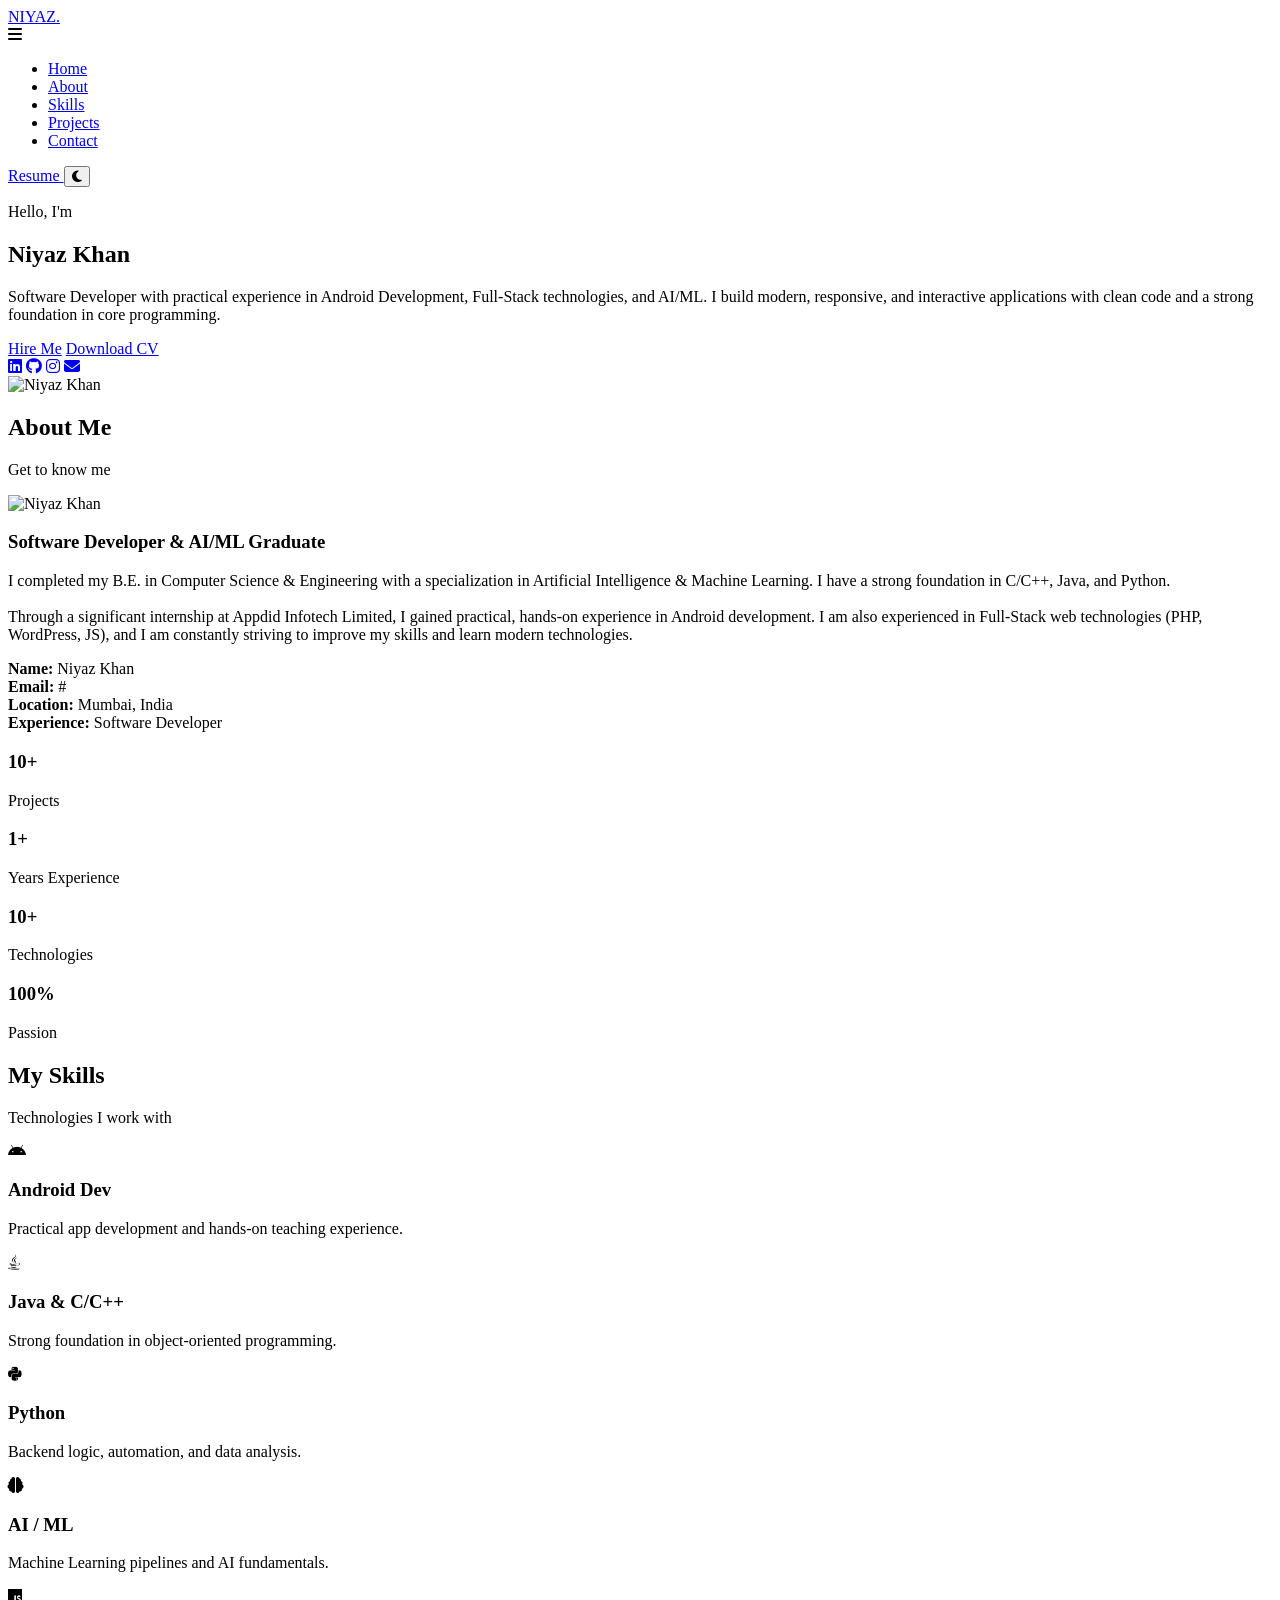
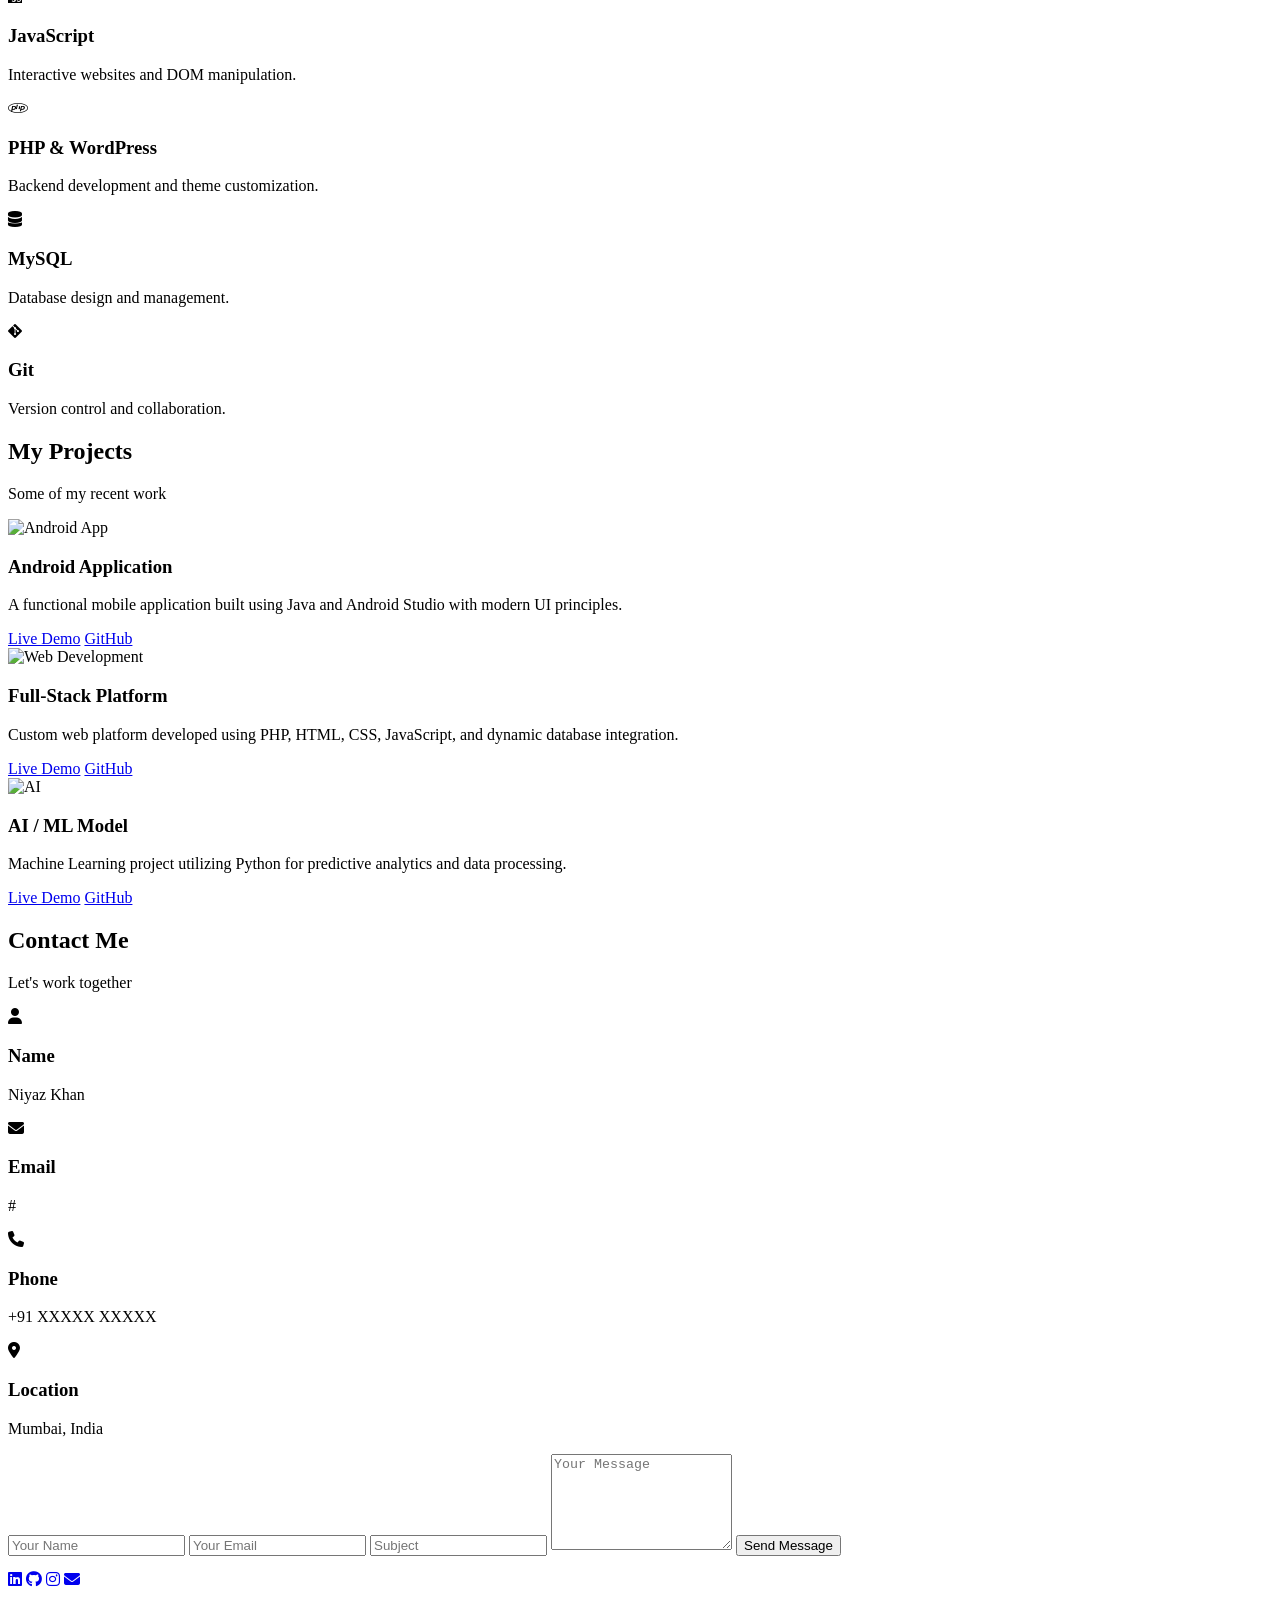
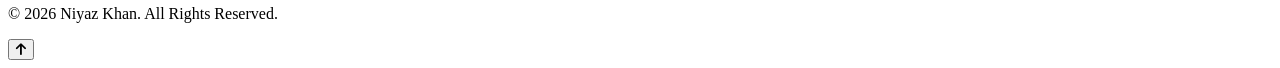
==== index.html @ 29e2c148 "Add files via upload" ====
<!DOCTYPE html>
<html lang="en">

<head>
    <meta charset="UTF-8">
    <meta name="viewport" content="width=device-width, initial-scale=1.0">
    <meta name="description" content="Niyaz Khan - Software Developer specializing in Android, Full-Stack, and AI/ML. View my projects and resume.">

    <title>Niyaz Khan | Software Developer</title>

    <!-- This is the new line for your favicon! -->
    <link rel="icon" type="image/x-icon" href="images/x-icon.png">

    <link href="https://fonts.googleapis.com/css2?family=Poppins:wght@300;400;500;600;700;800&display=swap" rel="stylesheet">
    <link rel="stylesheet" href="https://cdnjs.cloudflare.com/ajax/libs/font-awesome/6.7.2/css/all.min.css">
    <link rel="stylesheet" href="css/style.css">
    <link rel="stylesheet" href="css/responsive.css">
    <link rel="stylesheet" href="css/animation.css">
</head>

<body>

    <header class="header">
        <div class="container navbar">
            <a href="#" class="logo">
                NIYAZ<span>.</span>
            </a>

            <div class="menu-toggle">
                <i class="fas fa-bars"></i>
            </div>

            <nav>
                <ul class="nav-links">
                    <li><a href="#home">Home</a></li>
                    <li><a href="#about">About</a></li>
                    <li><a href="#skills">Skills</a></li>
                    <li><a href="#projects">Projects</a></li>
                    <li><a href="#contact">Contact</a></li>
                </ul>
            </nav>

            <a href="assets/resume.pdf" class="btn" download>
                Resume
            </a>

            <button id="theme-toggle">
                <i class="fas fa-moon"></i>
            </button>
        </div>
    </header>

    <section class="hero" id="home">
        <div class="container hero-content">
            <div class="hero-text">
                <p class="hello">Hello, I'm</p>
                <h1>Niyaz <span>Khan</span></h1>
                <h2><span id="typing"></span></h2>
                <p class="description">
                    Software Developer with practical experience in Android Development, Full-Stack technologies, and
                    AI/ML.
                    I build modern, responsive, and interactive applications with clean code and a strong foundation in
                    core programming.
                </p>
                <div class="hero-buttons">
                    <a href="#contact" class="btn">Hire Me</a>
                    <a href="assets/resume.pdf" class="btn btn-outline" download>Download CV</a>
                </div>
                <div class="social-icons">
                    <a href="https://www.linkedin.com/in/niyaz-khan" target="_blank"><i class="fab fa-linkedin"></i></a>
                    <a href="#" target="_blank"><i class="fab fa-github"></i></a>
                    <a href="#" target="_blank"><i class="fab fa-instagram"></i></a>
                    <a href="#"><i class="fas fa-envelope"></i></a>
                </div>
            </div>
            <div class="hero-image">
                <img src="images/profile.png" alt="Niyaz Khan">
            </div>
        </div>
    </section>

    <section class="about" id="about">
        <div class="container">
            <div class="section-title">
                <h2>About Me</h2>
                <p>Get to know me</p>
            </div>
            <div class="about-content fade-up">
                <div class="about-image">
                    <img src="images/profile.png" alt="Niyaz Khan">
                </div>
                <div class="about-text">
                    <h3>Software Developer & AI/ML Graduate</h3>
                    <p>
                        I completed my B.E. in Computer Science & Engineering with a specialization in Artificial
                        Intelligence & Machine Learning. I have a strong foundation in C/C++, Java, and Python.
                        <br><br>
                        Through a significant internship at Appdid Infotech Limited, I gained practical, hands-on
                        experience in Android development. I am also experienced in Full-Stack web technologies (PHP,
                        WordPress, JS), and I am constantly striving to improve my skills and learn modern technologies.
                    </p>
                    <div class="about-info">
                        <div><strong>Name:</strong> <span>Niyaz Khan</span></div>
                        <div><strong>Email:</strong> <span>#</span></div>
                        <div><strong>Location:</strong> <span>Mumbai, India</span></div>
                        <div><strong>Experience:</strong> <span>Software Developer</span></div>
                    </div>
                </div>
            </div>

            <div class="stats fade-up">
                <div class="stat-card">
                    <h3>10+</h3>
                    <p>Projects</p>
                </div>
                <div class="stat-card">
                    <h3>1+</h3>
                    <p>Years Experience</p>
                </div>
                <div class="stat-card">
                    <h3>10+</h3>
                    <p>Technologies</p>
                </div>
                <div class="stat-card">
                    <h3>100%</h3>
                    <p>Passion</p>
                </div>
            </div>
        </div>
    </section>

    <section class="skills" id="skills">
        <div class="container">
            <div class="section-title">
                <h2>My Skills</h2>
                <p>Technologies I work with</p>
            </div>
            <div class="skills-grid fade-up">
                <div class="skill-card fade-up">
                    <i class="fab fa-android"></i>
                    <h3>Android Dev</h3>
                    <p>Practical app development and hands-on teaching experience.</p>
                </div>
                <div class="skill-card fade-up">
                    <i class="fab fa-java"></i>
                    <h3>Java & C/C++</h3>
                    <p>Strong foundation in object-oriented programming.</p>
                </div>
                <div class="skill-card fade-up">
                    <i class="fab fa-python"></i>
                    <h3>Python</h3>
                    <p>Backend logic, automation, and data analysis.</p>
                </div>
                <div class="skill-card fade-up">
                    <i class="fas fa-brain"></i>
                    <h3>AI / ML</h3>
                    <p>Machine Learning pipelines and AI fundamentals.</p>
                </div>
                <div class="skill-card fade-up">
                    <i class="fab fa-js"></i>
                    <h3>JavaScript</h3>
                    <p>Interactive websites and DOM manipulation.</p>
                </div>
                <div class="skill-card fade-up">
                    <i class="fab fa-php"></i>
                    <h3>PHP & WordPress</h3>
                    <p>Backend development and theme customization.</p>
                </div>
                <div class="skill-card fade-up">
                    <i class="fas fa-database"></i>
                    <h3>MySQL</h3>
                    <p>Database design and management.</p>
                </div>
                <div class="skill-card fade-up">
                    <i class="fab fa-git-alt"></i>
                    <h3>Git</h3>
                    <p>Version control and collaboration.</p>
                </div>
            </div>
        </div>
    </section>

    <!-- ================= PROJECTS ================= -->
    <section class="projects" id="projects">
        <div class="container">
            <div class="section-title">
                <h2>My Projects</h2>
                <p>Some of my recent work</p>
            </div>
            <div class="projects-grid fade-up">

                <!-- Project 1: Android App -->
                <div class="project-card fade-up">
                    <!-- Using a live placeholder image of a mobile app interface -->
                    <img src="https://images.unsplash.com/photo-1512941937669-90a1b58e7e9c?auto=format&fit=crop&w=800&q=80"
                        alt="Android App">
                    <div class="project-content">
                        <h3>Android Application</h3>
                        <p>A functional mobile application built using Java and Android Studio with modern UI
                            principles.</p>
                        <div class="project-buttons">
                            <a href="#" class="btn">Live Demo</a>
                            <a href="#" class="btn btn-outline">GitHub</a>
                        </div>
                    </div>
                </div>

                <!-- Project 2: Web Development -->
                <div class="project-card fade-up">
                    <!-- Using a live placeholder image of web development/laptop -->
                    <img src="https://images.unsplash.com/photo-1498050108023-c5249f4df085?auto=format&fit=crop&w=800&q=80"
                        alt="Web Development">
                    <div class="project-content">
                        <h3>Full-Stack Platform</h3>
                        <p>Custom web platform developed using PHP, HTML, CSS, JavaScript, and dynamic database
                            integration.</p>
                        <div class="project-buttons">
                            <a href="#" class="btn">Live Demo</a>
                            <a href="#" class="btn btn-outline">GitHub</a>
                        </div>
                    </div>
                </div>

                <!-- Project 3: AI / ML -->
                <div class="project-card fade-up">
                    <!-- Using a live placeholder image representing data/AI -->
                    <img src="https://images.unsplash.com/photo-1620712943543-bcc4688e7485?auto=format&fit=crop&w=800&q=80"
                        alt="AI">
                    <div class="project-content">
                        <h3>AI / ML Model</h3>
                        <p>Machine Learning project utilizing Python for predictive analytics and data processing.</p>
                        <div class="project-buttons">
                            <a href="#" class="btn">Live Demo</a>
                            <a href="#" class="btn btn-outline">GitHub</a>
                        </div>
                    </div>
                </div>

            </div>
        </div>
    </section>

    <section class="contact" id="contact">
        <div class="container">
            <div class="section-title">
                <h2>Contact Me</h2>
                <p>Let's work together</p>
            </div>
            <div class="contact-content fade-up">
                <div class="contact-info">
                    <div class="contact-box">
                        <i class="fas fa-user"></i>
                        <div>
                            <h3>Name</h3>
                            <p>Niyaz Khan</p>
                        </div>
                    </div>
                    <div class="contact-box">
                        <i class="fas fa-envelope"></i>
                        <div>
                            <h3>Email</h3>
                            <p>#</p>
                        </div>
                    </div>
                    <div class="contact-box">
                        <i class="fas fa-phone"></i>
                        <div>
                            <h3>Phone</h3>
                            <p>+91 XXXXX XXXXX</p>
                        </div>
                    </div>
                    <div class="contact-box">
                        <i class="fas fa-location-dot"></i>
                        <div>
                            <h3>Location</h3>
                            <p>Mumbai, India</p>
                        </div>
                    </div>
                </div>
               <form class="contact-form" id="portfolioForm">
    <!-- Replace the value below with your actual Web3Forms Access Key -->
    <input type="hidden" name="access_key" value="a932b459-ec32-4b3d-b05e-997423d2c023">

    <input type="text" name="name" placeholder="Your Name" required>
    <input type="email" name="email" placeholder="Your Email" required>
    <input type="text" name="subject" placeholder="Subject" required>
    <textarea name="message" rows="6" placeholder="Your Message" required></textarea>

    <button type="submit" class="btn" id="submitBtn">
        Send Message
    </button>
    <div id="formResponse" style="margin-top: 15px; font-weight: 500;"></div>
</form>
            </div>
        </div>
    </section>

    <!-- ================= FOOTER ================= -->
    <footer class="footer">
        <div class="container">
            <div class="footer-social">
                <a href="https://www.linkedin.com/in/niyaz-khan" target="_blank"><i class="fab fa-linkedin"></i></a>
                <a href="#" target="_blank"><i class="fab fa-github"></i></a>
                <a href="#" target="_blank"><i class="fab fa-instagram"></i></a>
                <a href="#"><i class="fas fa-envelope"></i></a>
            </div>
            <p>© 2026 Niyaz Khan. All Rights Reserved.</p>
        </div>
    </footer>

    <!-- Scroll To Top (Must be BEFORE the script) -->
    <button id="scrollTop">
        <i class="fas fa-arrow-up"></i>
    </button>

    <!-- Script tag moved to the very bottom! -->
    <script src="js/script.js"></script>
</body>

</html>
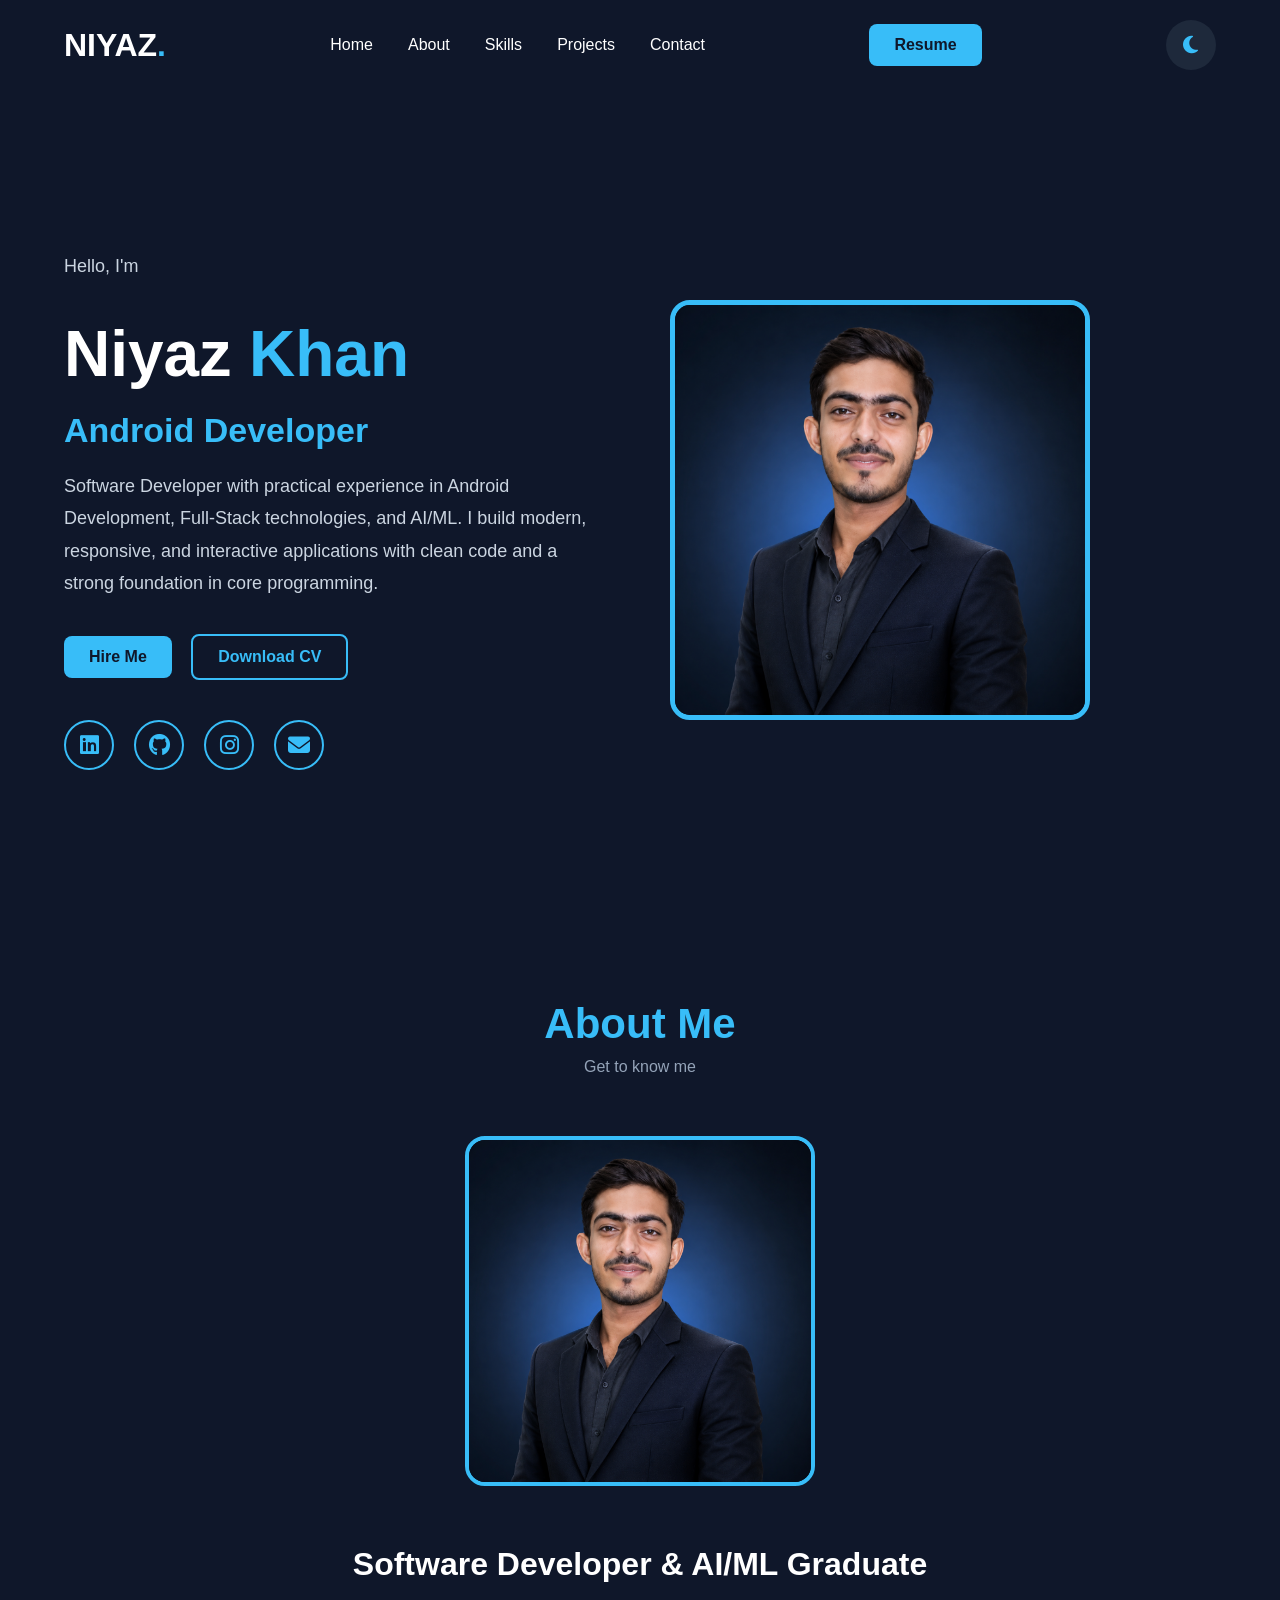
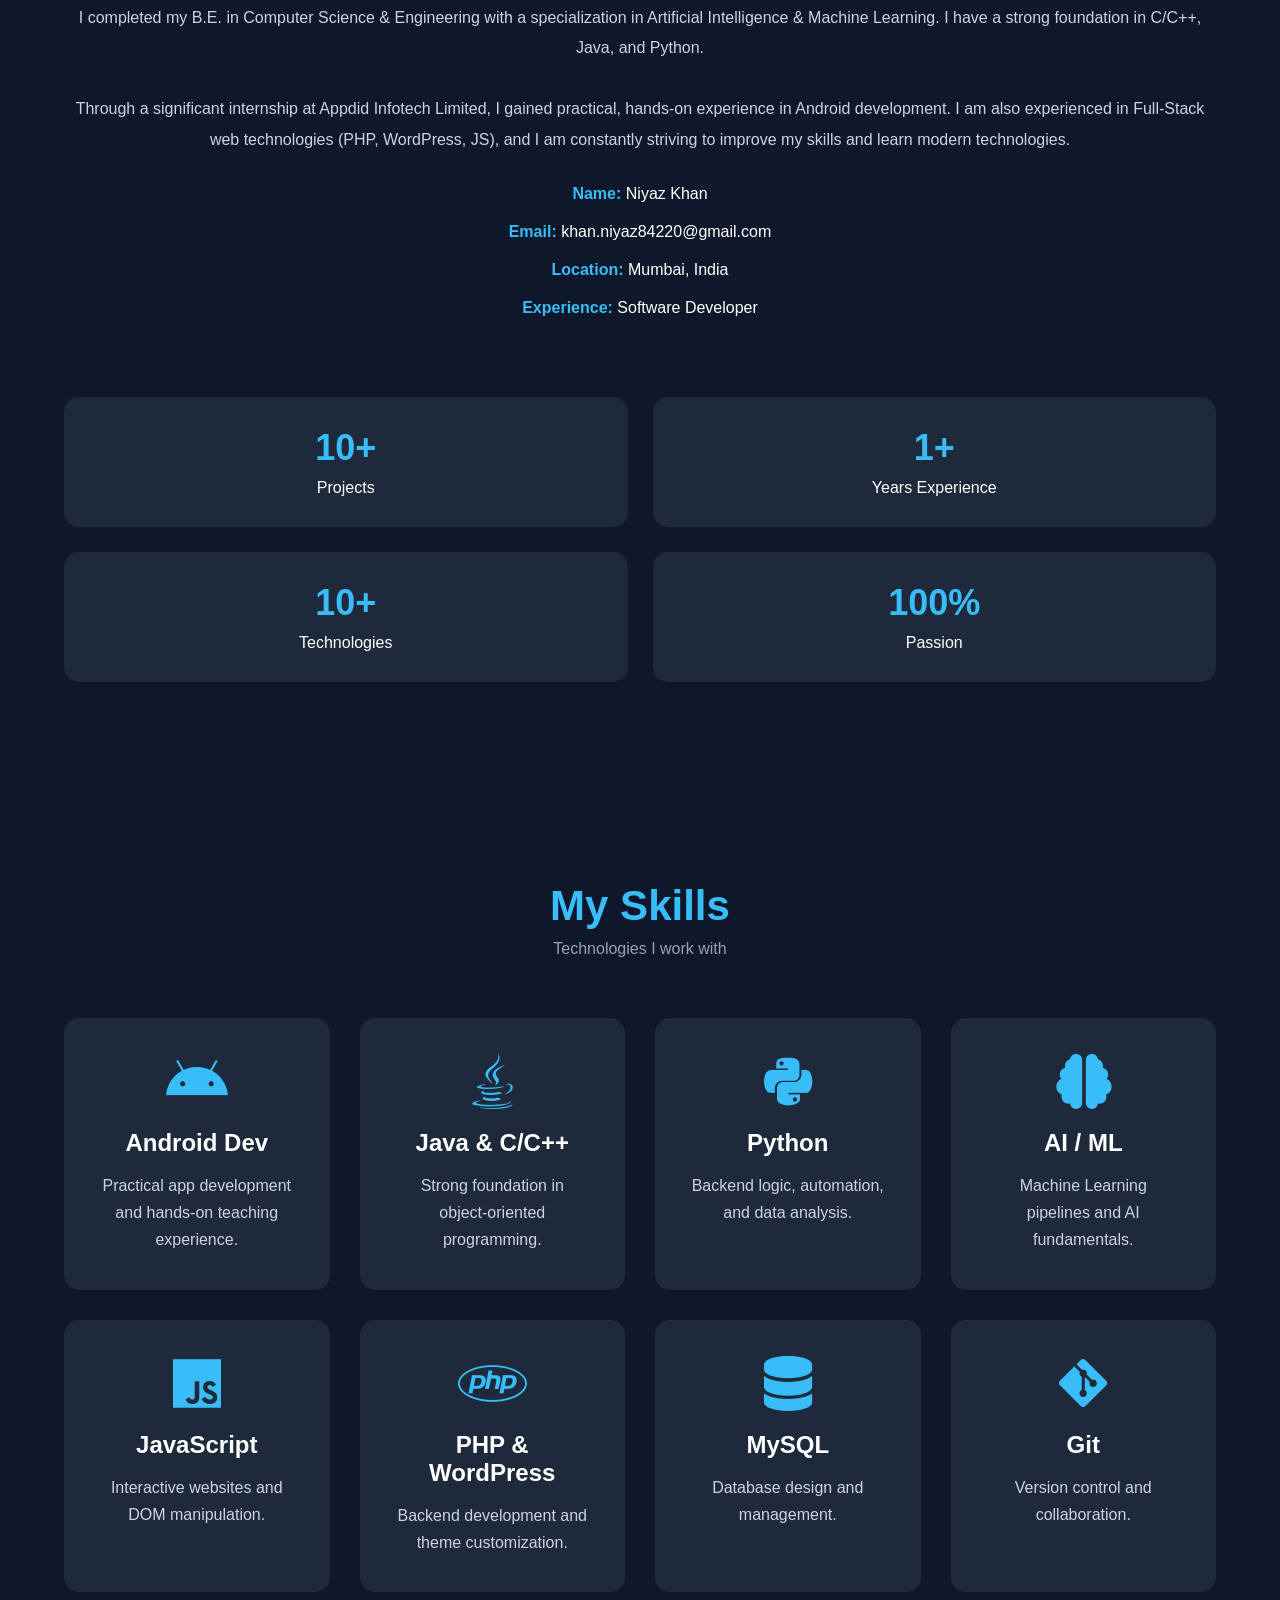
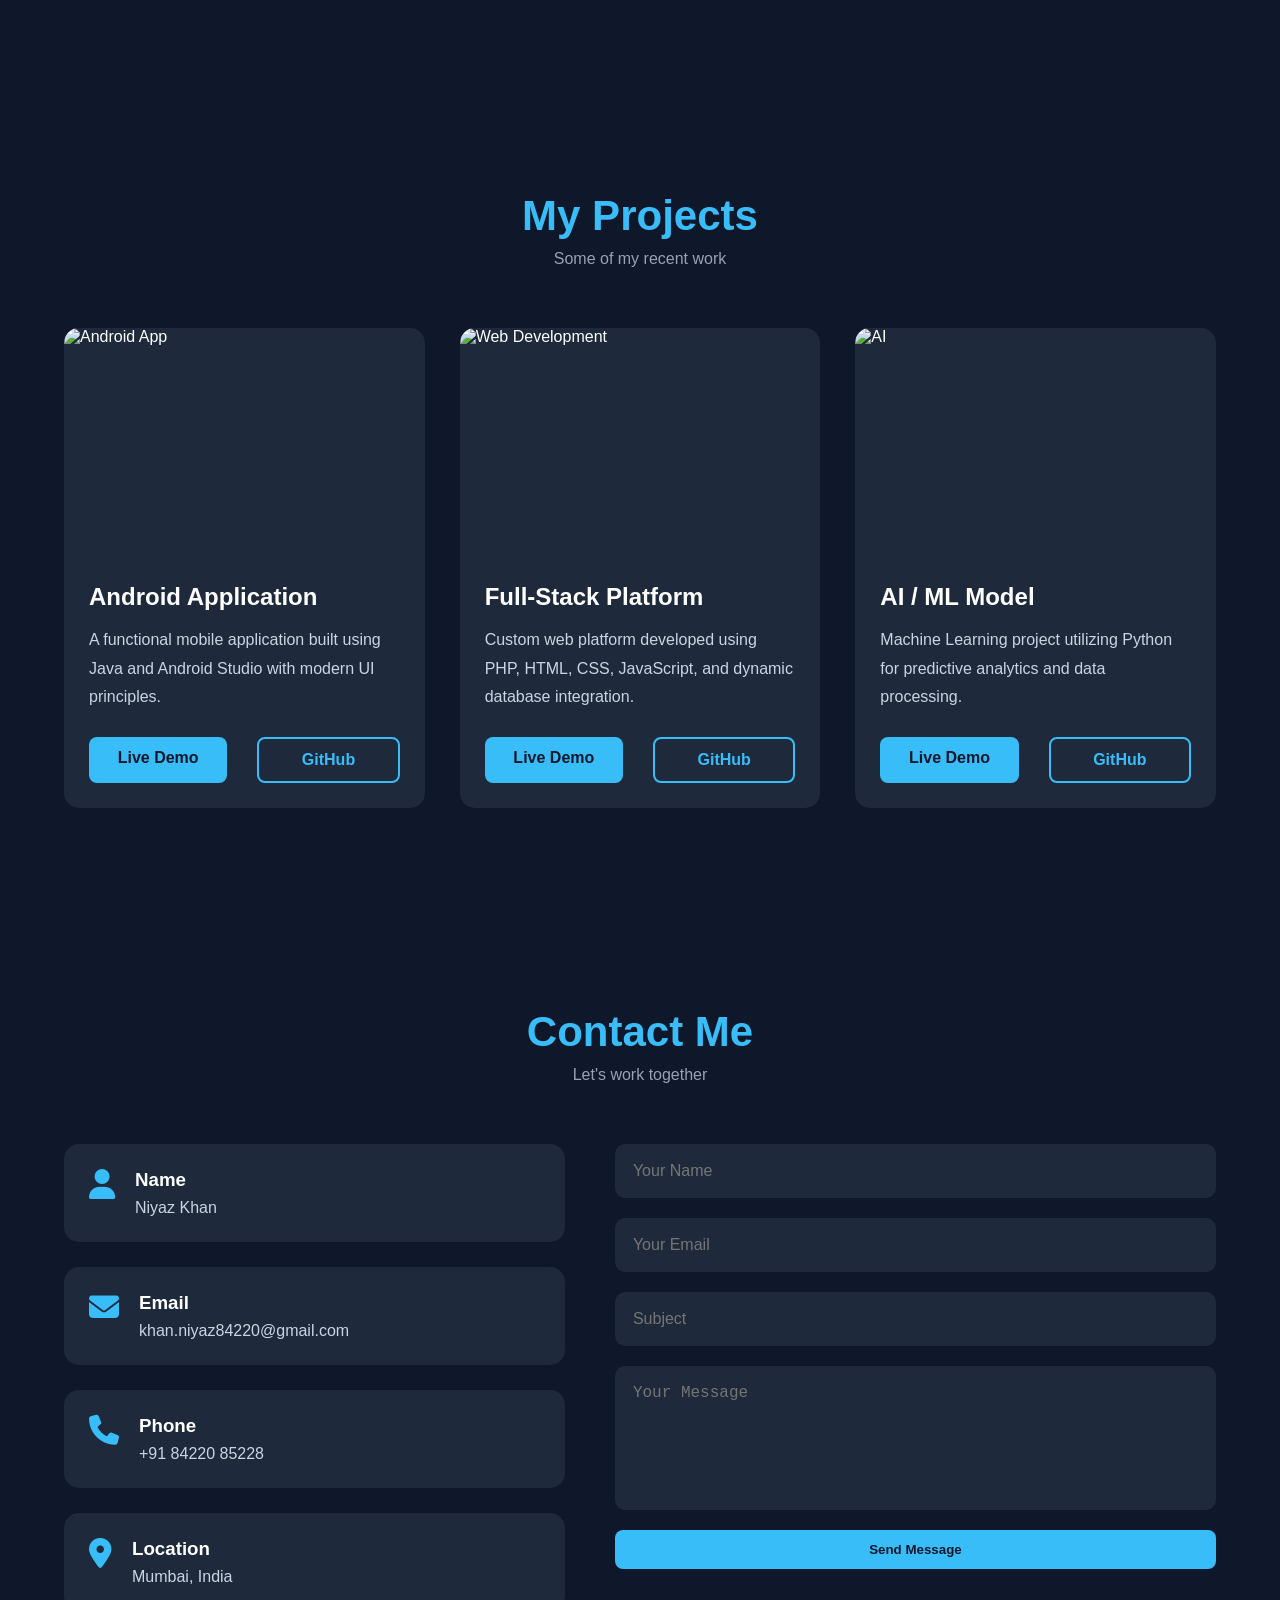
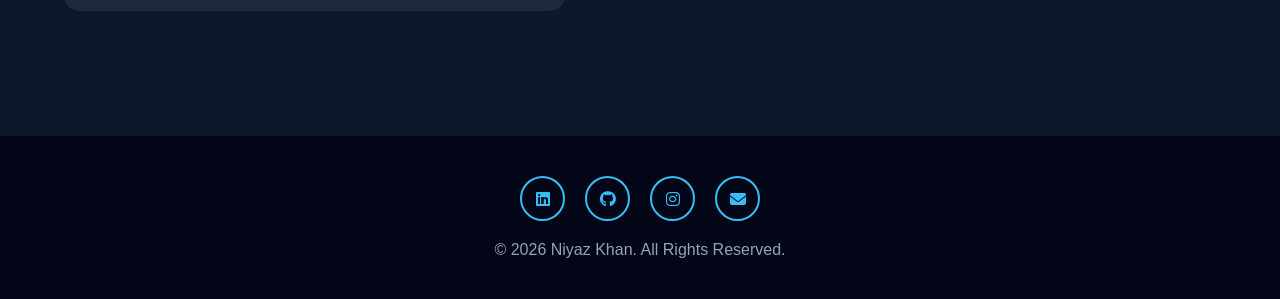
==== commit 8b7ac2e5: "Add files via upload" ====
--- a/index.html
+++ b/index.html
@@ -68,9 +68,9 @@
                 </div>
                 <div class="social-icons">
                     <a href="https://www.linkedin.com/in/niyaz-khan" target="_blank"><i class="fab fa-linkedin"></i></a>
-                    <a href="#" target="_blank"><i class="fab fa-github"></i></a>
+                    <a href="https://github.com/Niyaz182" target="_blank"><i class="fab fa-github"></i></a>
                     <a href="#" target="_blank"><i class="fab fa-instagram"></i></a>
-                    <a href="#"><i class="fas fa-envelope"></i></a>
+                    <a href="mailto:khan.niyaz84220@gmail.com" target="_blank"><i class="fas fa-envelope"></i></a>
                 </div>
             </div>
             <div class="hero-image">
@@ -101,7 +101,7 @@
                     </p>
                     <div class="about-info">
                         <div><strong>Name:</strong> <span>Niyaz Khan</span></div>
-                        <div><strong>Email:</strong> <span>#</span></div>
+                        <div><strong>Email:</strong> <span>khan.niyaz84220@gmail.com</span></div>
                         <div><strong>Location:</strong> <span>Mumbai, India</span></div>
                         <div><strong>Experience:</strong> <span>Software Developer</span></div>
                     </div>
@@ -259,14 +259,14 @@
                         <i class="fas fa-envelope"></i>
                         <div>
                             <h3>Email</h3>
-                            <p>#</p>
+                            <p>khan.niyaz84220@gmail.com</p>
                         </div>
                     </div>
                     <div class="contact-box">
                         <i class="fas fa-phone"></i>
                         <div>
                             <h3>Phone</h3>
-                            <p>+91 XXXXX XXXXX</p>
+                            <p>+91 84220 85228</p>
                         </div>
                     </div>
                     <div class="contact-box">
@@ -300,9 +300,9 @@
         <div class="container">
             <div class="footer-social">
                 <a href="https://www.linkedin.com/in/niyaz-khan" target="_blank"><i class="fab fa-linkedin"></i></a>
-                <a href="#" target="_blank"><i class="fab fa-github"></i></a>
+                <a href="https://github.com/Niyaz182" target="_blank"><i class="fab fa-github"></i></a>
                 <a href="#" target="_blank"><i class="fab fa-instagram"></i></a>
-                <a href="#"><i class="fas fa-envelope"></i></a>
+                <a href="mailto:khan.niyaz84220@gmail.com"><i class="fas fa-envelope"></i></a>
             </div>
             <p>© 2026 Niyaz Khan. All Rights Reserved.</p>
         </div>
--- a/css/style.css
+++ b/css/style.css
@@ -0,0 +1,617 @@
+* {
+    margin: 0;
+    padding: 0;
+    box-sizing: border-box;
+}
+
+html {
+    scroll-behavior: smooth;
+}
+
+body {
+    font-family: 'Poppins', sans-serif;
+    background: #0f172a;
+    color: #ffffff;
+}
+
+a {
+    text-decoration: none;
+    color: inherit;
+}
+
+img {
+    max-width: 100%;
+    display: block;
+}
+
+.container {
+    width: 90%;
+    max-width: 1200px;
+    margin: auto;
+}
+
+/* Header */
+.header {
+    position: fixed;
+    top: 0;
+    left: 0;
+    width: 100%;
+    background: #0f172a;
+    padding: 20px 0;
+    z-index: 1000;
+    transition: background 0.3s ease, box-shadow 0.3s ease;
+}
+
+/* Scrolled state applied via JS */
+.header.scrolled {
+    background: #020617;
+    box-shadow: 0 10px 30px rgba(0, 0, 0, .3);
+}
+
+.navbar {
+    display: flex;
+    justify-content: space-between;
+    align-items: center;
+}
+
+.logo {
+    font-size: 32px;
+    font-weight: 700;
+}
+
+.logo span {
+    color: #38bdf8;
+}
+
+.nav-links {
+    display: flex;
+    gap: 35px;
+    list-style: none;
+}
+
+.nav-links a {
+    transition: .3s;
+}
+
+.nav-links a:hover {
+    color: #38bdf8;
+}
+
+/* Buttons */
+.btn {
+    background: #38bdf8;
+    color: #0f172a;
+    padding: 12px 25px;
+    border-radius: 8px;
+    font-weight: 600;
+    display: inline-block;
+    transition: .3s;
+}
+
+.btn:hover {
+    transform: translateY(-3px);
+}
+
+.btn-outline {
+    background: transparent;
+    color: #38bdf8;
+    border: 2px solid #38bdf8;
+    margin-left: 15px;
+}
+
+/* Hero */
+.hero {
+    min-height: 100vh;
+    display: flex;
+    align-items: center;
+    padding-top: 120px;
+}
+
+.hero-content {
+    display: flex;
+    justify-content: space-between;
+    align-items: center;
+    gap: 60px;
+}
+
+.hero-text {
+    flex: 1;
+}
+
+.hero-text h4 {
+    color: #38bdf8;
+    margin-bottom: 10px;
+}
+
+.hero-text h1 {
+    font-size: 64px;
+    margin-bottom: 20px;
+}
+
+.hero-text h1 span {
+    color: #38bdf8;
+}
+
+.hero-text h3 {
+    font-size: 32px;
+    color: #94a3b8;
+    margin-bottom: 20px;
+}
+
+.hero-text p {
+    font-size: 18px;
+    line-height: 1.8;
+    color: #cbd5e1;
+    margin-bottom: 35px;
+}
+
+.hero-image {
+    flex: 1;
+    text-align: right;
+}
+
+.hero-image img {
+    width: 420px;
+    border-radius: 20px;
+    border: 5px solid #38bdf8;
+}
+
+.hello {
+    color: #38bdf8;
+    font-size: 22px;
+    margin-bottom: 15px;
+}
+
+.hero h2 {
+    font-size: 34px;
+    margin: 20px 0;
+    color: #38bdf8;
+}
+
+.description {
+    max-width: 600px;
+}
+
+.hero-buttons {
+    margin-top: 35px;
+}
+
+.social-icons {
+    margin-top: 40px;
+    display: flex;
+    gap: 20px;
+}
+
+.social-icons a {
+    width: 50px;
+    height: 50px;
+    display: flex;
+    justify-content: center;
+    align-items: center;
+    border: 2px solid #38bdf8;
+    border-radius: 50%;
+    color: #38bdf8;
+    font-size: 22px;
+    transition: .3s;
+}
+
+.social-icons a:hover {
+    background: #38bdf8;
+    color: #0f172a;
+    transform: translateY(-5px);
+}
+
+/* ================= ABOUT ================= */
+.about {
+    padding: 100px 0;
+}
+
+.section-title {
+    text-align: center;
+    margin-bottom: 60px;
+}
+
+.section-title h2 {
+    font-size: 42px;
+    color: #38bdf8;
+}
+
+.section-title p {
+    color: #94a3b8;
+    margin-top: 10px;
+}
+
+.about-content {
+    display: flex;
+    gap: 60px;
+    align-items: center;
+}
+
+.about-image {
+    flex: 1;
+}
+
+.about-image img {
+    width: 350px;
+    border-radius: 20px;
+    border: 4px solid #38bdf8;
+}
+
+.about-text {
+    flex: 2;
+}
+
+.about-text h3 {
+    font-size: 32px;
+    margin-bottom: 20px;
+}
+
+.about-text p {
+    line-height: 1.9;
+    color: #cbd5e1;
+    margin-bottom: 30px;
+}
+
+.about-info {
+    display: grid;
+    grid-template-columns: repeat(2, 1fr);
+    gap: 20px;
+}
+
+.about-info strong {
+    color: #38bdf8;
+}
+
+.stats {
+    margin-top: 80px;
+    display: grid;
+    grid-template-columns: repeat(4, 1fr);
+    gap: 25px;
+}
+
+.stat-card {
+    background: #1e293b;
+    padding: 30px;
+    text-align: center;
+    border-radius: 15px;
+    transition: .3s;
+}
+
+.stat-card:hover {
+    transform: translateY(-8px);
+}
+
+.stat-card h3 {
+    font-size: 36px;
+    color: #38bdf8;
+    margin-bottom: 10px;
+}
+
+/* ================= SKILLS ================= */
+.skills {
+    padding: 100px 0;
+}
+
+.skills-grid {
+    display: grid;
+    grid-template-columns: repeat(auto-fit, minmax(250px, 1fr));
+    gap: 30px;
+}
+
+.skill-card {
+    background: #1e293b;
+    padding: 35px;
+    border-radius: 15px;
+    text-align: center;
+    transition: .4s;
+    border: 1px solid transparent;
+}
+
+.skill-card:hover {
+    transform: translateY(-10px);
+    border-color: #38bdf8;
+}
+
+.skill-card i {
+    font-size: 55px;
+    color: #38bdf8;
+    margin-bottom: 20px;
+}
+
+.skill-card h3 {
+    font-size: 24px;
+    margin-bottom: 15px;
+}
+
+.skill-card p {
+    color: #cbd5e1;
+    line-height: 1.7;
+}
+
+/* ================= PROJECTS ================= */
+.projects {
+    padding: 100px 0;
+}
+
+.projects-grid {
+    display: grid;
+    grid-template-columns: repeat(auto-fit, minmax(330px, 1fr));
+    gap: 35px;
+}
+
+.project-card {
+    background: #1e293b;
+    border-radius: 15px;
+    overflow: hidden;
+    transition: .4s;
+}
+
+.project-card:hover {
+    transform: translateY(-10px);
+}
+
+.project-card img {
+    width: 100%;
+    height: 230px;
+    object-fit: cover;
+}
+
+.project-content {
+    padding: 25px;
+}
+
+.project-content h3 {
+    margin-bottom: 15px;
+    font-size: 24px;
+}
+
+.project-content p {
+    color: #cbd5e1;
+    line-height: 1.8;
+    margin-bottom: 25px;
+}
+
+.project-buttons {
+    display: flex;
+    gap: 15px;
+}
+
+.project-buttons .btn {
+    flex: 1;
+    text-align: center;
+}
+
+/* ================= CONTACT ================= */
+.contact {
+    padding: 100px 0;
+}
+
+.contact-content {
+    display: grid;
+    grid-template-columns: 1fr 1.2fr;
+    gap: 50px;
+    align-items: start;
+}
+
+.contact-box {
+    display: flex;
+    gap: 20px;
+    margin-bottom: 25px;
+    background: #1e293b;
+    padding: 25px;
+    border-radius: 15px;
+}
+
+.contact-box i {
+    font-size: 30px;
+    color: #38bdf8;
+}
+
+.contact-box h3 {
+    margin-bottom: 8px;
+}
+
+.contact-box p {
+    color: #cbd5e1;
+}
+
+.contact-form {
+    display: flex;
+    flex-direction: column;
+    gap: 20px;
+}
+
+.contact-form input,
+.contact-form textarea {
+    width: 100%;
+    padding: 18px;
+    background: #1e293b;
+    border: none;
+    border-radius: 10px;
+    color: #fff;
+    font-size: 16px;
+    outline: none;
+}
+
+.contact-form textarea {
+    resize: none;
+}
+
+.contact-form button {
+    border: none;
+    cursor: pointer;
+}
+
+/* ================= FOOTER ================= */
+.footer {
+    background: #020617;
+    padding: 40px 0;
+    text-align: center;
+}
+
+.footer-social {
+    display: flex;
+    justify-content: center;
+    gap: 20px;
+    margin-bottom: 20px;
+}
+
+.footer-social a {
+    width: 45px;
+    height: 45px;
+    display: flex;
+    align-items: center;
+    justify-content: center;
+    border: 2px solid #38bdf8;
+    border-radius: 50%;
+    color: #38bdf8;
+    transition: .3s;
+}
+
+.footer-social a:hover {
+    background: #38bdf8;
+    color: #020617;
+}
+
+.footer p {
+    color: #94a3b8;
+}
+
+/* ================= SCROLL TO TOP ================= */
+#scrollTop {
+    position: fixed;
+    right: 25px;
+    bottom: 25px;
+    width: 50px;
+    height: 50px;
+    border: none;
+    border-radius: 50%;
+    background: #38bdf8;
+    color: #0f172a;
+    font-size: 20px;
+    cursor: pointer;
+    display: none;
+    z-index: 999;
+    transition: .3s;
+    box-shadow: 0 8px 25px rgba(0, 0, 0, .3);
+}
+
+#scrollTop:hover {
+    transform: translateY(-5px);
+}
+
+/* ================= MOBILE MENU ================= */
+.menu-toggle {
+    display: none;
+    font-size: 30px;
+    color: #38bdf8;
+    cursor: pointer;
+}
+
+@media(max-width:768px) {
+    .header {
+        padding: 15px 0;
+    }
+
+    .navbar {
+        position: relative;
+    }
+
+    .menu-toggle {
+        display: block;
+    }
+
+    .nav-links {
+        position: absolute;
+        top: 70px;
+        left: 0;
+        width: 100%;
+        background: #1e293b;
+        display: none;
+        flex-direction: column;
+        align-items: center;
+        gap: 25px;
+        padding: 30px 0;
+        border-radius: 10px;
+        z-index: 999;
+    }
+
+    .nav-links.active {
+        display: flex;
+    }
+
+    .header .btn {
+        display: none;
+    }
+}
+
+/* ================= THEME TOGGLE ================= */
+#theme-toggle {
+    width: 50px;
+    height: 50px;
+    margin-left: 20px;
+    border: none;
+    border-radius: 50%;
+    background: #1e293b;
+    color: #38bdf8;
+    cursor: pointer;
+    font-size: 20px;
+    transition: .3s;
+}
+
+#theme-toggle:hover {
+    transform: rotate(180deg);
+}
+
+/* ================= LIGHT MODE ================= */
+body.light {
+    background: #f8fafc;
+    color: #0f172a;
+}
+
+body.light .header {
+    background: #ffffff;
+}
+
+/* Header styling when scrolled in light mode */
+body.light .header.scrolled {
+    background: #ffffff;
+    box-shadow: 0 10px 30px rgba(0, 0, 0, .1);
+}
+
+body.light .logo,
+body.light h1,
+body.light h2,
+body.light h3 {
+    color: #0f172a;
+}
+
+body.light p {
+    color: #475569;
+}
+
+body.light .skill-card,
+body.light .project-card,
+body.light .contact-box,
+body.light .stat-card,
+body.light .contact-form input,
+body.light .contact-form textarea {
+    background: #ffffff;
+    color: #0f172a;
+    border: 1px solid #e2e8f0;
+}
+
+/* Mobile menu light mode */
+body.light .nav-links {
+    background: #ffffff;
+    border: 1px solid #e2e8f0;
+    box-shadow: 0 10px 30px rgba(0, 0, 0, 0.1);
+}
+
+body.light .nav-links a {
+    color: #0f172a;
+}
+
+body.light .footer {
+    background: #e2e8f0;
+}
--- a/css/responsive.css
+++ b/css/responsive.css
@@ -0,0 +1,93 @@
+@media(max-width:768px) {
+
+    .navbar {
+        flex-direction: column;
+        gap: 20px;
+    }
+
+    .nav-links {
+        flex-wrap: wrap;
+        justify-content: center;
+    }
+
+    .hero-content {
+        flex-direction: column-reverse;
+        text-align: center;
+    }
+
+    .hero-text h1 {
+        font-size: 42px;
+    }
+
+    .hero-image img {
+        width: 280px;
+                margin-top: 145px;
+    }
+
+    .hero-buttons {
+        display: flex;
+        flex-direction: column;
+        gap: 15px;
+    }
+
+    .btn-outline {
+        margin-left: 0;
+    }
+
+}
+
+.about-content {
+
+    flex-direction: column;
+
+    text-align: center;
+
+}
+
+.about-info {
+
+    grid-template-columns: 1fr;
+
+}
+
+.stats {
+
+    grid-template-columns: repeat(2, 1fr);
+
+}
+
+@media(max-width:768px) {
+
+    .skills-grid {
+
+        grid-template-columns: 1fr;
+
+    }
+
+}
+
+@media(max-width:768px) {
+
+    .projects-grid {
+
+        grid-template-columns: 1fr;
+
+    }
+
+    .project-buttons {
+
+        flex-direction: column;
+
+    }
+
+}
+
+@media(max-width:768px) {
+
+    .contact-content {
+
+        grid-template-columns: 1fr;
+
+    }
+
+}
--- a/css/animation.css
+++ b/css/animation.css
@@ -0,0 +1,10 @@
+.fade-up {
+    opacity: 0;
+    transform: translateY(40px);
+    transition: .5s;
+}
+
+.fade-up.active {
+    opacity: 1;
+    transform: translateY(0);
+}
